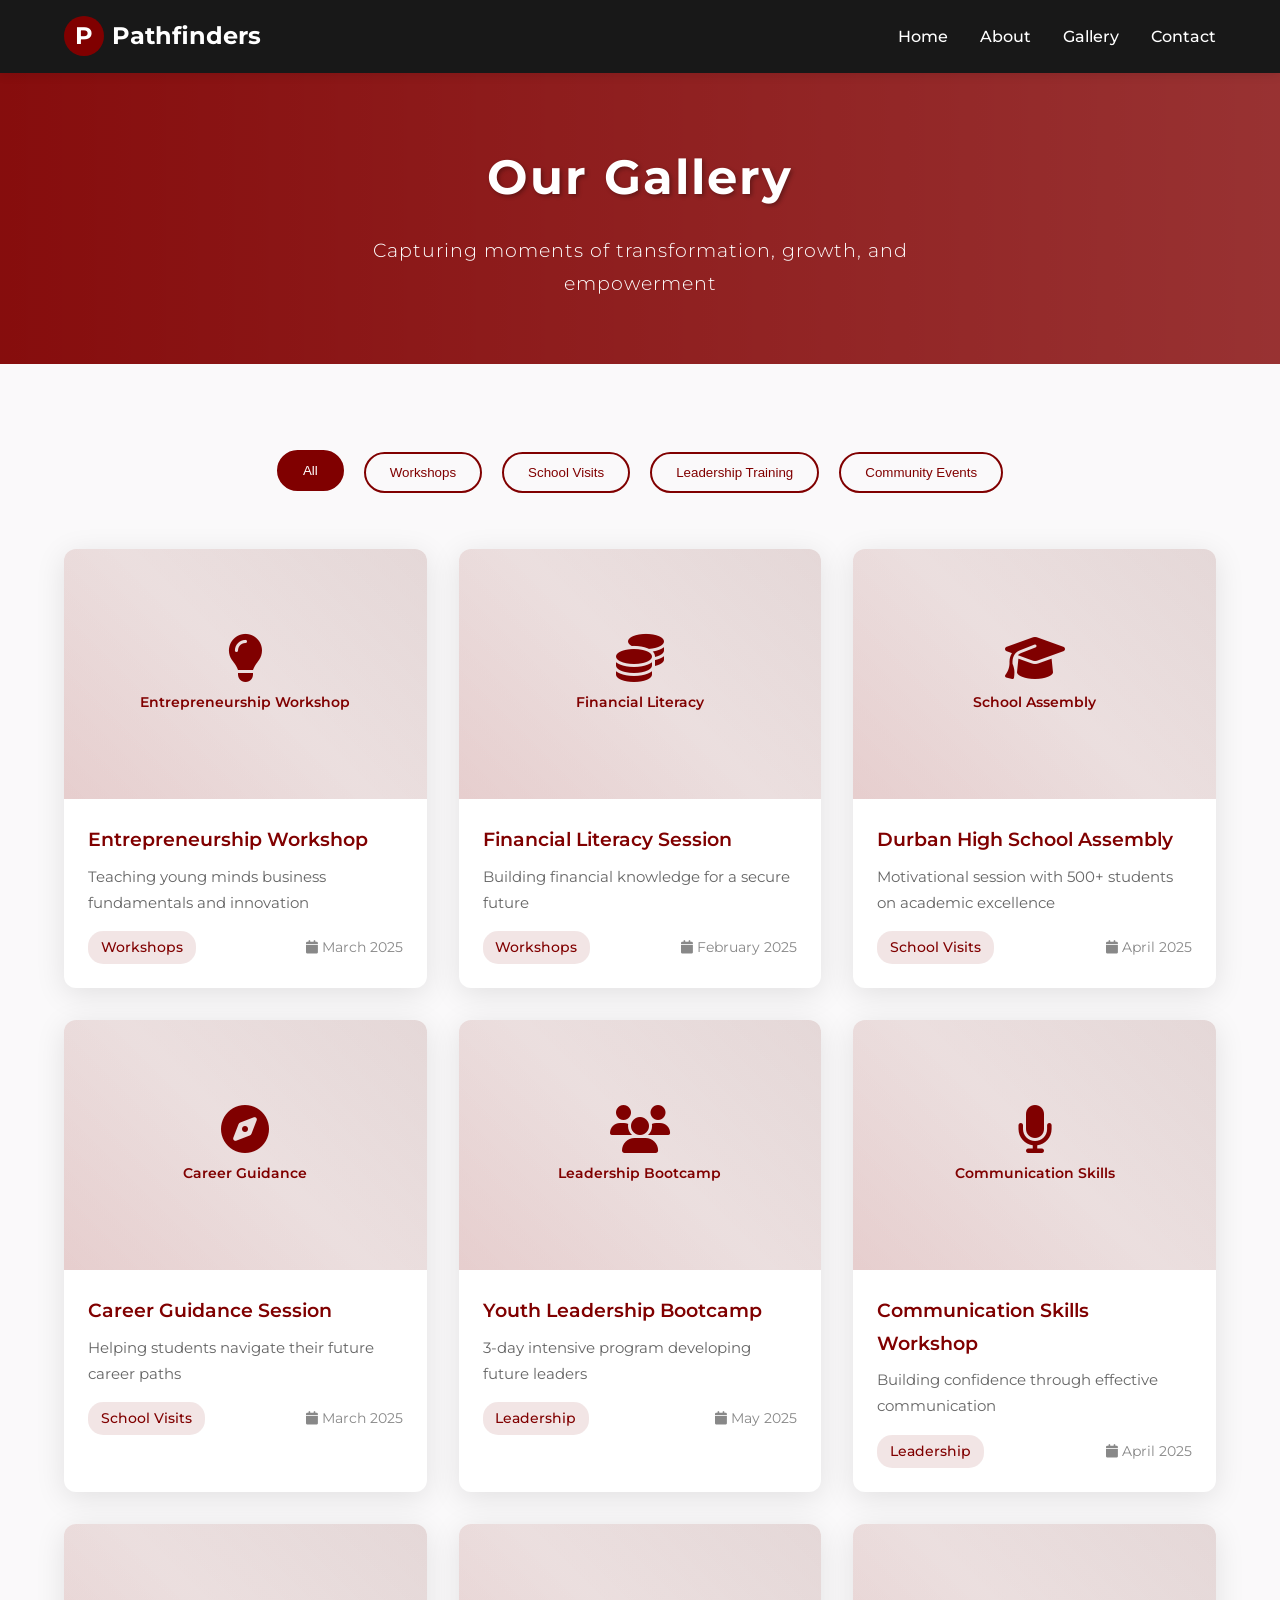
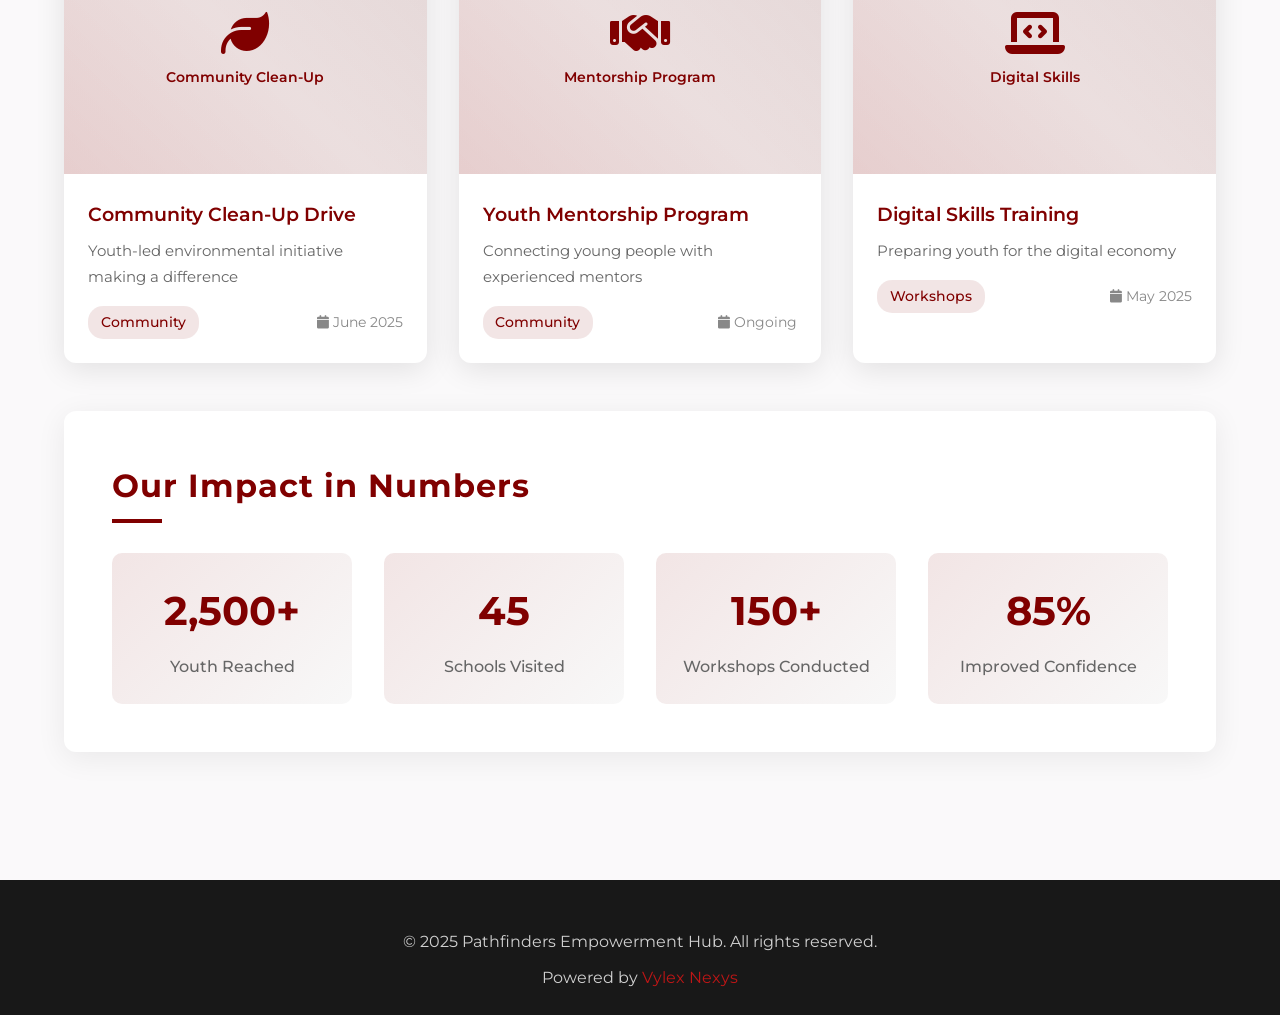
==== gallery/index.html @ f9bfe062 "Create index.html" ====
<!DOCTYPE html>
<html lang="en">
<head>
    <meta charset="UTF-8" />
    <meta name="viewport" content="width=device-width, initial-scale=1.0" />
    <title>Gallery | Pathfinders Empowerment Hub</title>
    
    <!-- Meta SEO -->
    <meta name="description" content="Explore our gallery showcasing Pathfinders Empowerment Hub's youth development programs, workshops, and community impact across South Africa." />
    <meta name="keywords" content="Pathfinders Gallery, Youth Programs, Workshops, Community Impact, Leadership Training, South Africa" />
    
    <!-- Fonts and Icons -->
    <link href="https://fonts.googleapis.com/css2?family=Montserrat:wght@300;400;500;600;700&display=swap" rel="stylesheet" />
    <link rel="stylesheet" href="https://cdnjs.cloudflare.com/ajax/libs/font-awesome/6.4.0/css/all.min.css" />
    
    <style>
        :root {
            --maroon: #800000;
            --black: #181818;
            --white: #fff;
            --gray: #faf9fa;
            --light-maroon: rgba(128, 0, 0, 0.1);
        }
        
        * { 
            box-sizing: border-box;
            margin: 0;
            padding: 0;
        }
        
        body {
            font-family: 'Montserrat', Arial, sans-serif;
            margin: 0;
            background: var(--gray);
            color: var(--black);
            line-height: 1.7;
            font-size: 16px;
        }
        
        /* Utility Classes */
        .container {
            width: 90%;
            max-width: 1200px;
            margin: 0 auto;
            padding: 0 1rem;
        }
        
        .section-padding {
            padding: 5rem 0;
        }
        
        .section-title {
            position: relative;
            display: inline-block;
            color: var(--maroon);
            font-size: 2rem;
            font-weight: 700;
            margin-bottom: 2.5rem;
            letter-spacing: 1px;
        }
        
        .section-title::after {
            content: '';
            position: absolute;
            left: 0;
            bottom: -10px;
            width: 50px;
            height: 4px;
            background-color: var(--maroon);
        }
        
        /* Navigation */
        .navbar {
            position: sticky;
            top: 0;
            z-index: 1000;
            background: var(--black);
            box-shadow: 0 2px 10px rgba(0, 0, 0, 0.1);
        }
        
        .nav-container {
            display: flex;
            justify-content: space-between;
            align-items: center;
            padding: 1rem 0;
        }
        
        .logo {
            display: flex;
            align-items: center;
            gap: 0.5rem;
            font-weight: 700;
            font-size: 1.5rem;
            color: var(--white);
            text-decoration: none;
            transition: all 0.3s ease;
        }
        
        .logo:hover {
            transform: scale(1.05);
        }
        
        .logo-image {
            width: 40px;
            height: 40px;
            border-radius: 50%;
            background: var(--maroon);
            display: flex;
            align-items: center;
            justify-content: center;
            color: var(--white);
            font-weight: bold;
        }
        
        .nav-links {
            display: flex;
            gap: 2rem;
            list-style: none;
        }
        
        .nav-links li a {
            color: var(--white);
            text-decoration: none;
            font-weight: 500;
            position: relative;
            transition: all 0.3s ease;
            padding: 0.5rem 0;
        }
        
        .nav-links li a::after {
            content: '';
            position: absolute;
            width: 0;
            height: 2px;
            bottom: 0;
            left: 0;
            background-color: var(--maroon);
            transition: width 0.3s ease;
        }
        
        .nav-links li a:hover {
            color: var(--maroon);
        }
        
        .nav-links li a:hover::after {
            width: 100%;
        }
        
        .mobile-toggle {
            display: none;
            background: transparent;
            border: none;
            color: var(--white);
            font-size: 1.5rem;
            cursor: pointer;
        }
        
        /* Header */
        .header {
            background: linear-gradient(to right, rgba(128, 0, 0, 0.95), rgba(128, 0, 0, 0.8));
            color: var(--white);
            padding: 4rem 0;
            text-align: center;
        }
        
        .header h1 {
            font-size: 3rem;
            font-weight: 700;
            letter-spacing: 2px;
            margin-bottom: 1rem;
            text-shadow: 2px 2px 4px rgba(0, 0, 0, 0.3);
        }
        
        .header p {
            font-size: 1.2rem;
            font-weight: 300;
            max-width: 600px;
            margin: 0 auto;
            letter-spacing: 1px;
        }
        
        /* Gallery Filters */
        .gallery-filters {
            text-align: center;
            margin-bottom: 3rem;
        }
        
        .filter-btn {
            background: transparent;
            border: 2px solid var(--maroon);
            color: var(--maroon);
            padding: 0.7rem 1.5rem;
            margin: 0.5rem;
            border-radius: 25px;
            cursor: pointer;
            font-weight: 500;
            transition: all 0.3s ease;
        }
        
        .filter-btn:hover,
        .filter-btn.active {
            background: var(--maroon);
            color: var(--white);
            transform: translateY(-2px);
        }
        
        /* Gallery Grid */
        .gallery-grid {
            display: grid;
            grid-template-columns: repeat(auto-fit, minmax(300px, 1fr));
            gap: 2rem;
            margin-bottom: 3rem;
        }
        
        .gallery-item {
            background: var(--white);
            border-radius: 12px;
            overflow: hidden;
            box-shadow: 0 6px 30px rgba(0, 0, 0, 0.1);
            transition: all 0.3s ease;
            cursor: pointer;
        }
        
        .gallery-item:hover {
            transform: translateY(-10px);
            box-shadow: 0 15px 40px rgba(0, 0, 0, 0.15);
        }
        
        .gallery-image {
            width: 100%;
            height: 250px;
            background: linear-gradient(45deg, var(--light-maroon), #f0f0f0);
            display: flex;
            align-items: center;
            justify-content: center;
            flex-direction: column;
            color: var(--maroon);
            font-size: 3rem;
            position: relative;
            overflow: hidden;
        }
        
        .gallery-image::before {
            content: '';
            position: absolute;
            top: 0;
            left: 0;
            right: 0;
            bottom: 0;
            background: linear-gradient(45deg, 
                rgba(128, 0, 0, 0.1) 0%, 
                rgba(128, 0, 0, 0.05) 50%, 
                rgba(128, 0, 0, 0.1) 100%);
        }
        
        .gallery-image i {
            position: relative;
            z-index: 1;
            margin-bottom: 0.5rem;
        }
        
        .gallery-image .image-label {
            position: relative;
            z-index: 1;
            font-size: 0.9rem;
            font-weight: 600;
            text-align: center;
        }
        
        .gallery-content {
            padding: 1.5rem;
        }
        
        .gallery-content h3 {
            color: var(--maroon);
            margin-bottom: 0.5rem;
            font-size: 1.2rem;
            font-weight: 600;
        }
        
        .gallery-content p {
            color: #666;
            font-size: 0.95rem;
            margin-bottom: 1rem;
        }
        
        .gallery-meta {
            display: flex;
            justify-content: space-between;
            align-items: center;
            font-size: 0.85rem;
            color: #888;
        }
        
        .gallery-category {
            background: var(--light-maroon);
            color: var(--maroon);
            padding: 0.3rem 0.8rem;
            border-radius: 15px;
            font-weight: 500;
        }
        
        /* Modal */
        .modal {
            display: none;
            position: fixed;
            z-index: 2000;
            left: 0;
            top: 0;
            width: 100%;
            height: 100%;
            background-color: rgba(0, 0, 0, 0.9);
            animation: fadeIn 0.3s ease;
        }
        
        .modal-content {
            position: relative;
            margin: 5% auto;
            padding: 2rem;
            width: 90%;
            max-width: 800px;
            background: var(--white);
            border-radius: 12px;
            animation: slideIn 0.3s ease;
        }
        
        .close {
            position: absolute;
            top: 1rem;
            right: 1.5rem;
            color: #aaa;
            font-size: 2rem;
            font-weight: bold;
            cursor: pointer;
            transition: color 0.3s ease;
        }
        
        .close:hover {
            color: var(--maroon);
        }
        
        .modal-header h2 {
            color: var(--maroon);
            margin-bottom: 1rem;
        }
        
        .modal-image {
            width: 100%;
            height: 300px;
            background: linear-gradient(45deg, var(--light-maroon), #f0f0f0);
            border-radius: 8px;
            display: flex;
            align-items: center;
            justify-content: center;
            flex-direction: column;
            color: var(--maroon);
            font-size: 4rem;
            margin-bottom: 1.5rem;
        }
        
        /* Statistics Section */
        .stats-section {
            background: var(--white);
            border-radius: 12px;
            padding: 3rem;
            margin: 3rem 0;
            box-shadow: 0 6px 30px rgba(0, 0, 0, 0.07);
        }
        
        .stats-grid {
            display: grid;
            grid-template-columns: repeat(auto-fit, minmax(200px, 1fr));
            gap: 2rem;
            text-align: center;
        }
        
        .stat-item {
            padding: 1.5rem;
            border-radius: 10px;
            background: linear-gradient(135deg, var(--light-maroon), #f8f8f8);
        }
        
        .stat-number {
            font-size: 2.5rem;
            font-weight: 700;
            color: var(--maroon);
            margin-bottom: 0.5rem;
        }
        
        .stat-label {
            font-weight: 500;
            color: #666;
        }
        
        /* Animations */
        @keyframes fadeIn {
            from { opacity: 0; }
            to { opacity: 1; }
        }
        
        @keyframes slideIn {
            from { transform: translateY(-50px); opacity: 0; }
            to { transform: translateY(0); opacity: 1; }
        }
        
        /* Footer */
        .footer {
            background: var(--black);
            color: var(--white);
            padding: 3rem 0 1rem;
            text-align: center;
        }
        
        .footer p {
            margin-bottom: 0.5rem;
            opacity: 0.8;
        }
        
        /* Responsive Design */
        @media screen and (max-width: 768px) {
            .mobile-toggle {
                display: block;
            }
            
            .nav-links {
                position: fixed;
                top: 70px;
                left: -100%;
                flex-direction: column;
                width: 100%;
                background: var(--black);
                align-items: center;
                padding: 2rem 0;
                transition: 0.3s;
                box-shadow: 0 10px 20px rgba(0, 0, 0, 0.2);
            }
            
            .nav-links.active {
                left: 0;
            }
            
            .header h1 {
                font-size: 2.2rem;
            }
            
            .gallery-grid {
                grid-template-columns: 1fr;
            }
            
            .modal-content {
                margin: 10% auto;
                width: 95%;
                padding: 1.5rem;
            }
            
            .stats-grid {
                grid-template-columns: repeat(2, 1fr);
            }
        }
        
        @media screen and (max-width: 576px) {
            .filter-btn {
                display: block;
                width: 80%;
                margin: 0.5rem auto;
            }
            
            .stats-grid {
                grid-template-columns: 1fr;
            }
        }
    </style>
</head>
<body>
    <!-- Navigation -->
    <nav class="navbar">
        <div class="container nav-container">
            <a href="index.html" class="logo">
                <div class="logo-image">P</div>
                Pathfinders
            </a>
            <button class="mobile-toggle">☰</button>
            <ul class="nav-links">
                <li><a href="index.html">Home</a></li>
                <li><a href="about.html">About</a></li>
                <li><a href="gallery.html">Gallery</a></li>
                <li><a href="#contact">Contact</a></li>
            </ul>
        </div>
    </nav>

    <!-- Header -->
    <header class="header">
        <div class="container">
            <h1>Our Gallery</h1>
            <p>Capturing moments of transformation, growth, and empowerment</p>
        </div>
    </header>

    <!-- Main Content -->
    <main class="container section-padding">
        
        <!-- Gallery Filters -->
        <div class="gallery-filters">
            <button class="filter-btn active" data-filter="all">All</button>
            <button class="filter-btn" data-filter="workshops">Workshops</button>
            <button class="filter-btn" data-filter="school-visits">School Visits</button>
            <button class="filter-btn" data-filter="leadership">Leadership Training</button>
            <button class="filter-btn" data-filter="community">Community Events</button>
        </div>

        <!-- Gallery Grid -->
        <div class="gallery-grid">
            <!-- Workshop Items -->
            <div class="gallery-item" data-category="workshops" data-title="Entrepreneurship Workshop" 
                 data-description="Interactive session teaching young minds the fundamentals of starting and running a business, including market research, business planning, and financial management.">
                <div class="gallery-image">
                    <i class="fas fa-lightbulb"></i>
                    <div class="image-label">Entrepreneurship Workshop</div>
                </div>
                <div class="gallery-content">
                    <h3>Entrepreneurship Workshop</h3>
                    <p>Teaching young minds business fundamentals and innovation</p>
                    <div class="gallery-meta">
                        <span class="gallery-category">Workshops</span>
                        <span><i class="fas fa-calendar"></i> March 2025</span>
                    </div>
                </div>
            </div>

            <div class="gallery-item" data-category="workshops" data-title="Financial Literacy Session"
                 data-description="Comprehensive financial education covering budgeting, saving, investing, and understanding financial products to build a strong financial foundation.">
                <div class="gallery-image">
                    <i class="fas fa-coins"></i>
                    <div class="image-label">Financial Literacy</div>
                </div>
                <div class="gallery-content">
                    <h3>Financial Literacy Session</h3>
                    <p>Building financial knowledge for a secure future</p>
                    <div class="gallery-meta">
                        <span class="gallery-category">Workshops</span>
                        <span><i class="fas fa-calendar"></i> February 2025</span>
                    </div>
                </div>
            </div>

            <!-- School Visit Items -->
            <div class="gallery-item" data-category="school-visits" data-title="Durban High School Assembly"
                 data-description="Inspiring assembly session with 500+ students focusing on goal setting, academic excellence, and personal development strategies.">
                <div class="gallery-image">
                    <i class="fas fa-graduation-cap"></i>
                    <div class="image-label">School Assembly</div>
                </div>
                <div class="gallery-content">
                    <h3>Durban High School Assembly</h3>
                    <p>Motivational session with 500+ students on academic excellence</p>
                    <div class="gallery-meta">
                        <span class="gallery-category">School Visits</span>
                        <span><i class="fas fa-calendar"></i> April 2025</span>
                    </div>
                </div>
            </div>

            <div class="gallery-item" data-category="school-visits" data-title="Career Guidance Session"
                 data-description="Interactive career guidance helping students explore various career paths, understand skill requirements, and plan their educational journey.">
                <div class="gallery-image">
                    <i class="fas fa-compass"></i>
                    <div class="image-label">Career Guidance</div>
                </div>
                <div class="gallery-content">
                    <h3>Career Guidance Session</h3>
                    <p>Helping students navigate their future career paths</p>
                    <div class="gallery-meta">
                        <span class="gallery-category">School Visits</span>
                        <span><i class="fas fa-calendar"></i> March 2025</span>
                    </div>
                </div>
            </div>

            <!-- Leadership Training Items -->
            <div class="gallery-item" data-category="leadership" data-title="Youth Leadership Bootcamp"
                 data-description="Intensive 3-day leadership development program covering communication skills, team building, decision making, and strategic thinking.">
                <div class="gallery-image">
                    <i class="fas fa-users"></i>
                    <div class="image-label">Leadership Bootcamp</div>
                </div>
                <div class="gallery-content">
                    <h3>Youth Leadership Bootcamp</h3>
                    <p>3-day intensive program developing future leaders</p>
                    <div class="gallery-meta">
                        <span class="gallery-category">Leadership</span>
                        <span><i class="fas fa-calendar"></i> May 2025</span>
                    </div>
                </div>
            </div>

            <div class="gallery-item" data-category="leadership" data-title="Communication Skills Workshop"
                 data-description="Focused training on public speaking, presentation skills, active listening, and effective communication strategies for personal and professional success.">
                <div class="gallery-image">
                    <i class="fas fa-microphone"></i>
                    <div class="image-label">Communication Skills</div>
                </div>
                <div class="gallery-content">
                    <h3>Communication Skills Workshop</h3>
                    <p>Building confidence through effective communication</p>
                    <div class="gallery-meta">
                        <span class="gallery-category">Leadership</span>
                        <span><i class="fas fa-calendar"></i> April 2025</span>
                    </div>
                </div>
            </div>

            <!-- Community Events -->
            <div class="gallery-item" data-category="community" data-title="Community Clean-Up Drive"
                 data-description="Youth-led environmental initiative bringing together students and community members to clean local areas and promote environmental awareness.">
                <div class="gallery-image">
                    <i class="fas fa-leaf"></i>
                    <div class="image-label">Community Clean-Up</div>
                </div>
                <div class="gallery-content">
                    <h3>Community Clean-Up Drive</h3>
                    <p>Youth-led environmental initiative making a difference</p>
                    <div class="gallery-meta">
                        <span class="gallery-category">Community</span>
                        <span><i class="fas fa-calendar"></i> June 2025</span>
                    </div>
                </div>
            </div>

            <div class="gallery-item" data-category="community" data-title="Youth Mentorship Program"
                 data-description="Ongoing mentorship program connecting experienced professionals with young people to provide guidance, support, and career development opportunities.">
                <div class="gallery-image">
                    <i class="fas fa-handshake"></i>
                    <div class="image-label">Mentorship Program</div>
                </div>
                <div class="gallery-content">
                    <h3>Youth Mentorship Program</h3>
                    <p>Connecting young people with experienced mentors</p>
                    <div class="gallery-meta">
                        <span class="gallery-category">Community</span>
                        <span><i class="fas fa-calendar"></i> Ongoing</span>
                    </div>
                </div>
            </div>

            <div class="gallery-item" data-category="workshops" data-title="Digital Skills Training"
                 data-description="Modern digital literacy workshop covering computer basics, internet safety, social media awareness, and basic programming concepts.">
                <div class="gallery-image">
                    <i class="fas fa-laptop-code"></i>
                    <div class="image-label">Digital Skills</div>
                </div>
                <div class="gallery-content">
                    <h3>Digital Skills Training</h3>
                    <p>Preparing youth for the digital economy</p>
                    <div class="gallery-meta">
                        <span class="gallery-category">Workshops</span>
                        <span><i class="fas fa-calendar"></i> May 2025</span>
                    </div>
                </div>
            </div>
        </div>

        <!-- Statistics Section -->
        <section class="stats-section">
            <h2 class="section-title">Our Impact in Numbers</h2>
            <div class="stats-grid">
                <div class="stat-item">
                    <div class="stat-number">2,500+</div>
                    <div class="stat-label">Youth Reached</div>
                </div>
                <div class="stat-item">
                    <div class="stat-number">45</div>
                    <div class="stat-label">Schools Visited</div>
                </div>
                <div class="stat-item">
                    <div class="stat-number">150+</div>
                    <div class="stat-label">Workshops Conducted</div>
                </div>
                <div class="stat-item">
                    <div class="stat-number">85%</div>
                    <div class="stat-label">Improved Confidence</div>
                </div>
            </div>
        </section>
    </main>

    <!-- Modal -->
    <div id="galleryModal" class="modal">
        <div class="modal-content">
            <span class="close">&times;</span>
            <div class="modal-header">
                <h2 id="modalTitle"></h2>
            </div>
            <div class="modal-image" id="modalImage"></div>
            <p id="modalDescription"></p>
        </div>
    </div>

    <!-- Footer -->
    <footer class="footer">
        <div class="container">
            <p>&copy; 2025 Pathfinders Empowerment Hub. All rights reserved.</p>
            <p class="developer">Powered by <a href="https://vylexnexys.co.za" style="color: #e71616; text-decoration: dotted;">Vylex Nexys</a></p>
        </div>
    </footer>

    <script>
        // Mobile menu toggle
        const mobileToggle = document.querySelector('.mobile-toggle');
        const navLinks = document.querySelector('.nav-links');
        
        mobileToggle.addEventListener('click', () => {
            navLinks.classList.toggle('active');
        });

        // Gallery filtering
        const filterBtns = document.querySelectorAll('.filter-btn');
        const galleryItems = document.querySelectorAll('.gallery-item');

        filterBtns.forEach(btn => {
            btn.addEventListener('click', () => {
                // Remove active class from all buttons
                filterBtns.forEach(b => b.classList.remove('active'));
                // Add active class to clicked button
                btn.classList.add('active');

                const filter = btn.getAttribute('data-filter');

                galleryItems.forEach(item => {
                    if (filter === 'all' || item.getAttribute('data-category') === filter) {
                        item.style.display = 'block';
                        item.style.animation = 'fadeIn 0.5s ease';
                    } else {
                        item.style.display = 'none';
                    }
                });
            });
        });

        // Modal functionality
        const modal = document.getElementById('galleryModal');
        const modalTitle = document.getElementById('modalTitle');
        const modalImage = document.getElementById('modalImage');
        const modalDescription = document.getElementById('modalDescription');
        const closeBtn = document.querySelector('.close');

        galleryItems.forEach(item => {
            item.addEventListener('click', () => {
                const title = item.getAttribute('data-title');
                const description = item.getAttribute('data-description');
                const imageContent = item.querySelector('.gallery-image').innerHTML;

                modalTitle.textContent = title;
                modalImage.innerHTML = imageContent;
                modalDescription.textContent = description;
                modal.style.display = 'block';
            });
        });

        closeBtn.addEventListener('click', () => {
            modal.style.display = 'none';
        });

        window.addEventListener('click', (e) => {
            if (e.target === modal) {
                modal.style.display = 'none';
            }
        });

        // Close mobile menu when clicking a link
        document.querySelectorAll('.nav-links a').forEach(link => {
            link.addEventListener('click', () => {
                navLinks.classList.remove('active');
            });
        });
    </script>
</body>
</html>
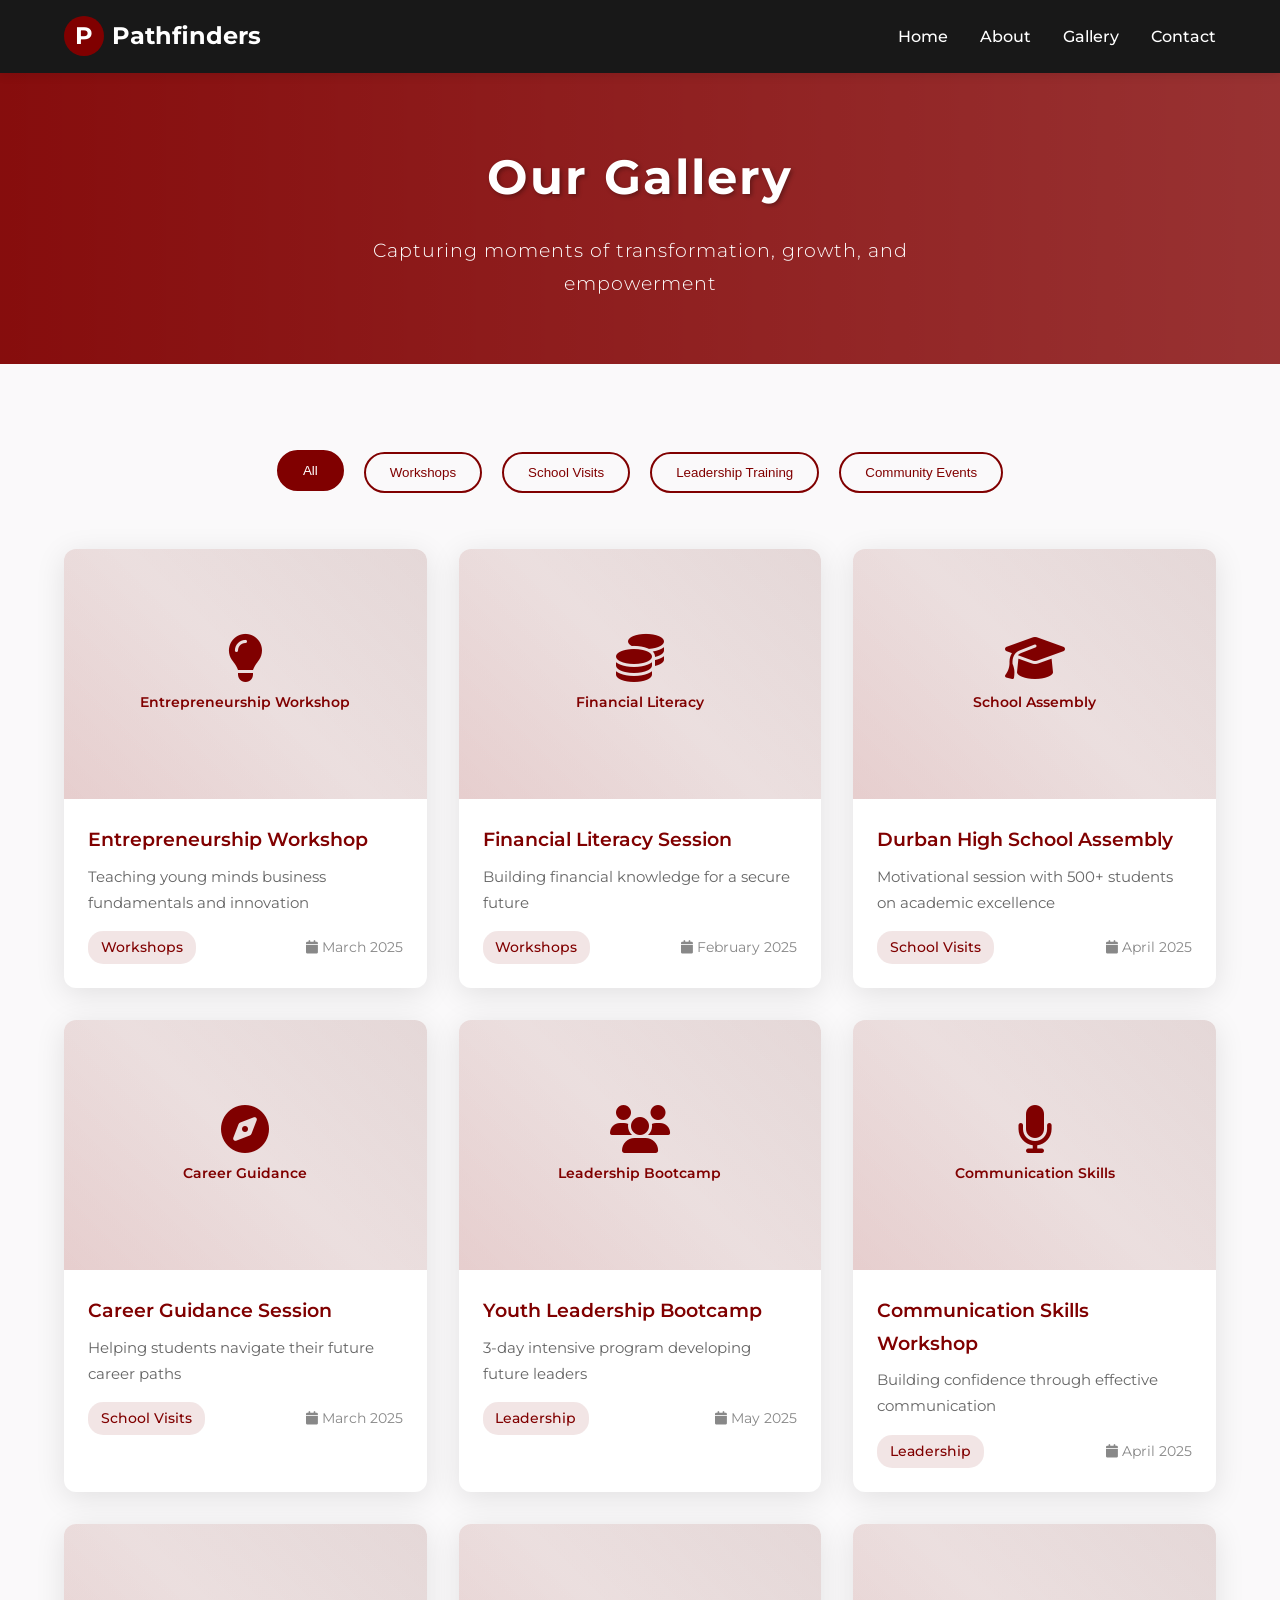
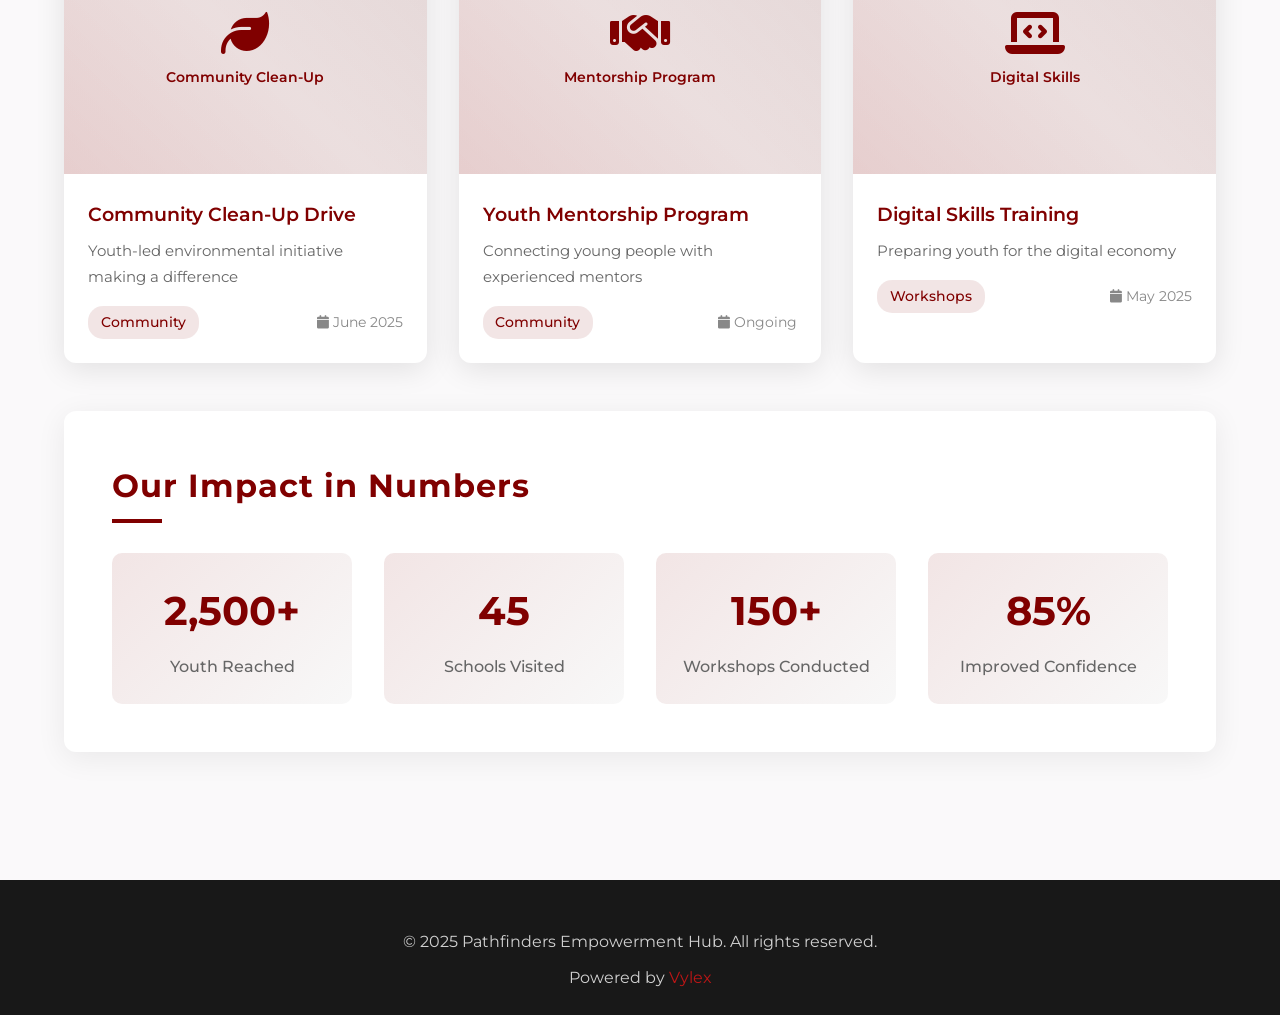
==== commit 8bc1cb81: "feat: add gallery page and update navigation across about, education, and get-involved pages" ====
--- a/gallery/index.html
+++ b/gallery/index.html
@@ -700,7 +700,7 @@
     <footer class="footer">
         <div class="container">
             <p>&copy; 2025 Pathfinders Empowerment Hub. All rights reserved.</p>
-            <p class="developer">Powered by <a href="https://vylexnexys.co.za" style="color: #e71616; text-decoration: dotted;">Vylex Nexys</a></p>
+            <p class="developer">Powered by <a href="https://vylex.co.za" style="color: #e71616; text-decoration: dotted;">Vylex</a></p>
         </div>
     </footer>
 
